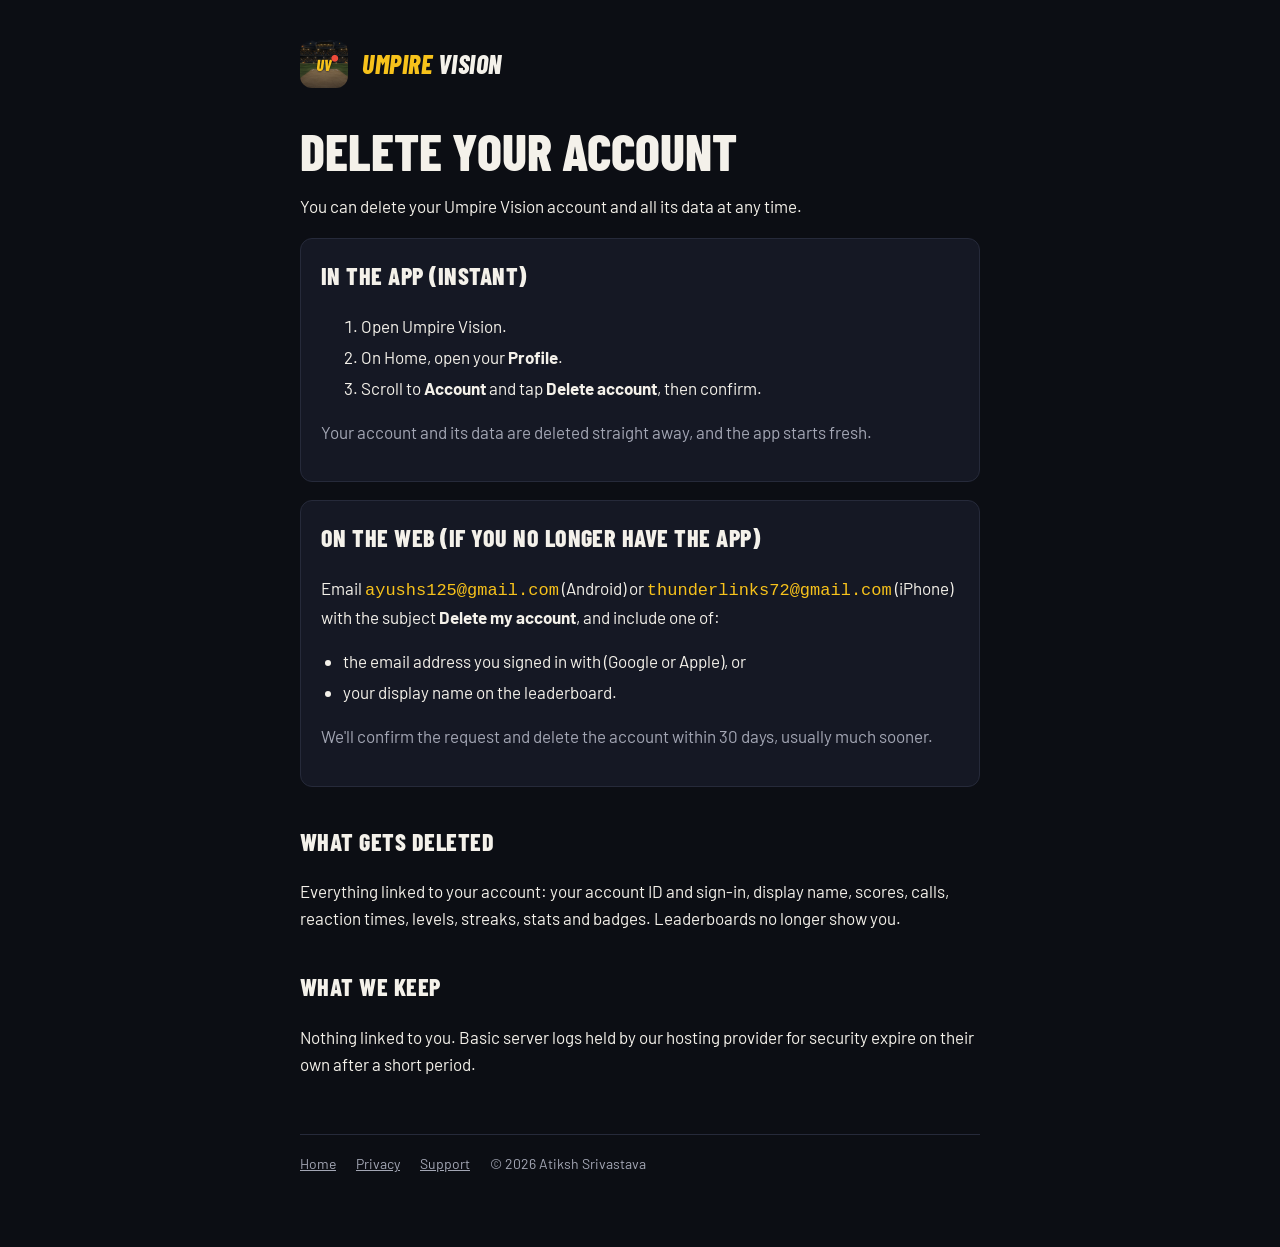
==== delete-account.html @ fac3908b "Umpire Vision privacy, support and account deletion pages Co-Authored-By: Claude Opus 5.5 <noreply@a" ====
<!doctype html>
<html lang="en">
<head>
<meta charset="utf-8">
<meta name="viewport" content="width=device-width, initial-scale=1, viewport-fit=cover">
<title>Delete Your Account · Umpire Vision</title>
<link rel="stylesheet" href="https://fonts.googleapis.com/css2?family=Barlow:wght@400;600&family=Barlow+Condensed:ital,wght@0,800;1,800&display=swap">
<link rel="stylesheet" href="style.css">
<link rel="icon" href="icon.png">
</head>
<body>
<div class="wrap">
  <header class="top"><img src="icon.png" alt=""><a class="brand" href="index.html">UMPIRE <span>VISION</span></a></header>

  <h1>Delete your account</h1>
  <p>You can delete your Umpire Vision account and all its data at any time.</p>

  <div class="card">
    <h2 style="margin-top:0">In the app (instant)</h2>
    <ol>
      <li>Open Umpire Vision.</li>
      <li>On Home, open your <strong>Profile</strong>.</li>
      <li>Scroll to <strong>Account</strong> and tap <strong>Delete account</strong>, then confirm.</li>
    </ol>
    <p class="muted">Your account and its data are deleted straight away, and the app starts fresh.</p>
  </div>

  <div class="card">
    <h2 style="margin-top:0">On the web (if you no longer have the app)</h2>
    <p>Email <span class="email">ayushs125@gmail.com</span> (Android) or <span class="email">thunderlinks72@gmail.com</span> (iPhone) with the subject <strong>Delete my account</strong>, and include one of:</p>
    <ul>
      <li>the email address you signed in with (Google or Apple), or</li>
      <li>your display name on the leaderboard.</li>
    </ul>
    <p class="muted">We'll confirm the request and delete the account within 30 days, usually much sooner.</p>
  </div>

  <h2>What gets deleted</h2>
  <p>Everything linked to your account: your account ID and sign-in, display name, scores, calls, reaction times, levels, streaks, stats and badges. Leaderboards no longer show you.</p>

  <h2>What we keep</h2>
  <p>Nothing linked to you. Basic server logs held by our hosting provider for security expire on their own after a short period.</p>

  <footer><a href="index.html">Home</a><a href="privacy.html">Privacy</a><a href="support.html">Support</a><span>© 2026 Atiksh Srivastava</span></footer>
</div>
</body>
</html>
---- style.css ----
/* Umpire Vision site: the game's navy and gold, Barlow Condensed for headings. */
:root {
  --bg: #0c0e14; --surface: #151824; --ink: #f4f1ea; --muted: #a3a6b4; --line: #262a3a;
  --gold: #f7c21b; --red: #ee4b3a;
  --display: "Barlow Condensed", "Arial Narrow", "Helvetica Neue", sans-serif;
  --body: "Barlow", "Helvetica Neue", Arial, sans-serif;
  color-scheme: dark;
}
* { box-sizing: border-box; }
body { margin: 0; background: var(--bg); color: var(--ink); font-family: var(--body); font-size: 17px; line-height: 1.6; }
.wrap { max-width: 720px; margin: 0 auto; padding: 40px max(20px, env(safe-area-inset-left)) 72px; }
header.top { display: flex; align-items: center; gap: 14px; margin-bottom: 36px; }
header.top img { width: 48px; height: 48px; border-radius: 12px; }
.brand { font-family: var(--display); font-weight: 800; font-style: italic; font-size: 26px; letter-spacing: .02em; color: var(--gold); text-decoration: none; }
.brand span { color: var(--ink); }
h1 { font-family: var(--display); font-weight: 800; font-size: clamp(36px, 7vw, 52px); line-height: 1; text-transform: uppercase; margin: 0 0 8px; }
h2 { font-family: var(--display); font-weight: 800; font-size: 24px; text-transform: uppercase; letter-spacing: .02em; margin: 36px 0 8px; }
p, li { color: var(--ink); }
.muted { color: var(--muted); }
a { color: var(--gold); }
ul { padding-left: 22px; }
li { margin: 4px 0; }
table { width: 100%; border-collapse: collapse; font-size: 15px; margin: 12px 0; }
th, td { text-align: left; vertical-align: top; padding: 10px 8px; border-bottom: 1px solid var(--line); }
th { font-family: var(--display); letter-spacing: .06em; text-transform: uppercase; font-size: 13px; color: var(--muted); }
.table { overflow-x: auto; }
.card { background: var(--surface); border: 1px solid var(--line); border-radius: 12px; padding: 18px 20px; margin: 18px 0; }
.email { font-family: ui-monospace, Menlo, monospace; color: var(--gold); }
footer { margin-top: 56px; padding-top: 18px; border-top: 1px solid var(--line); font-size: 14px; color: var(--muted); display: flex; flex-wrap: wrap; gap: 8px 20px; }
footer a { color: var(--muted); }
.hero { display: flex; flex-direction: column; gap: 16px; padding: 24px 0; }
.tag { font-family: var(--display); font-weight: 800; font-style: italic; font-size: 22px; letter-spacing: .08em; }
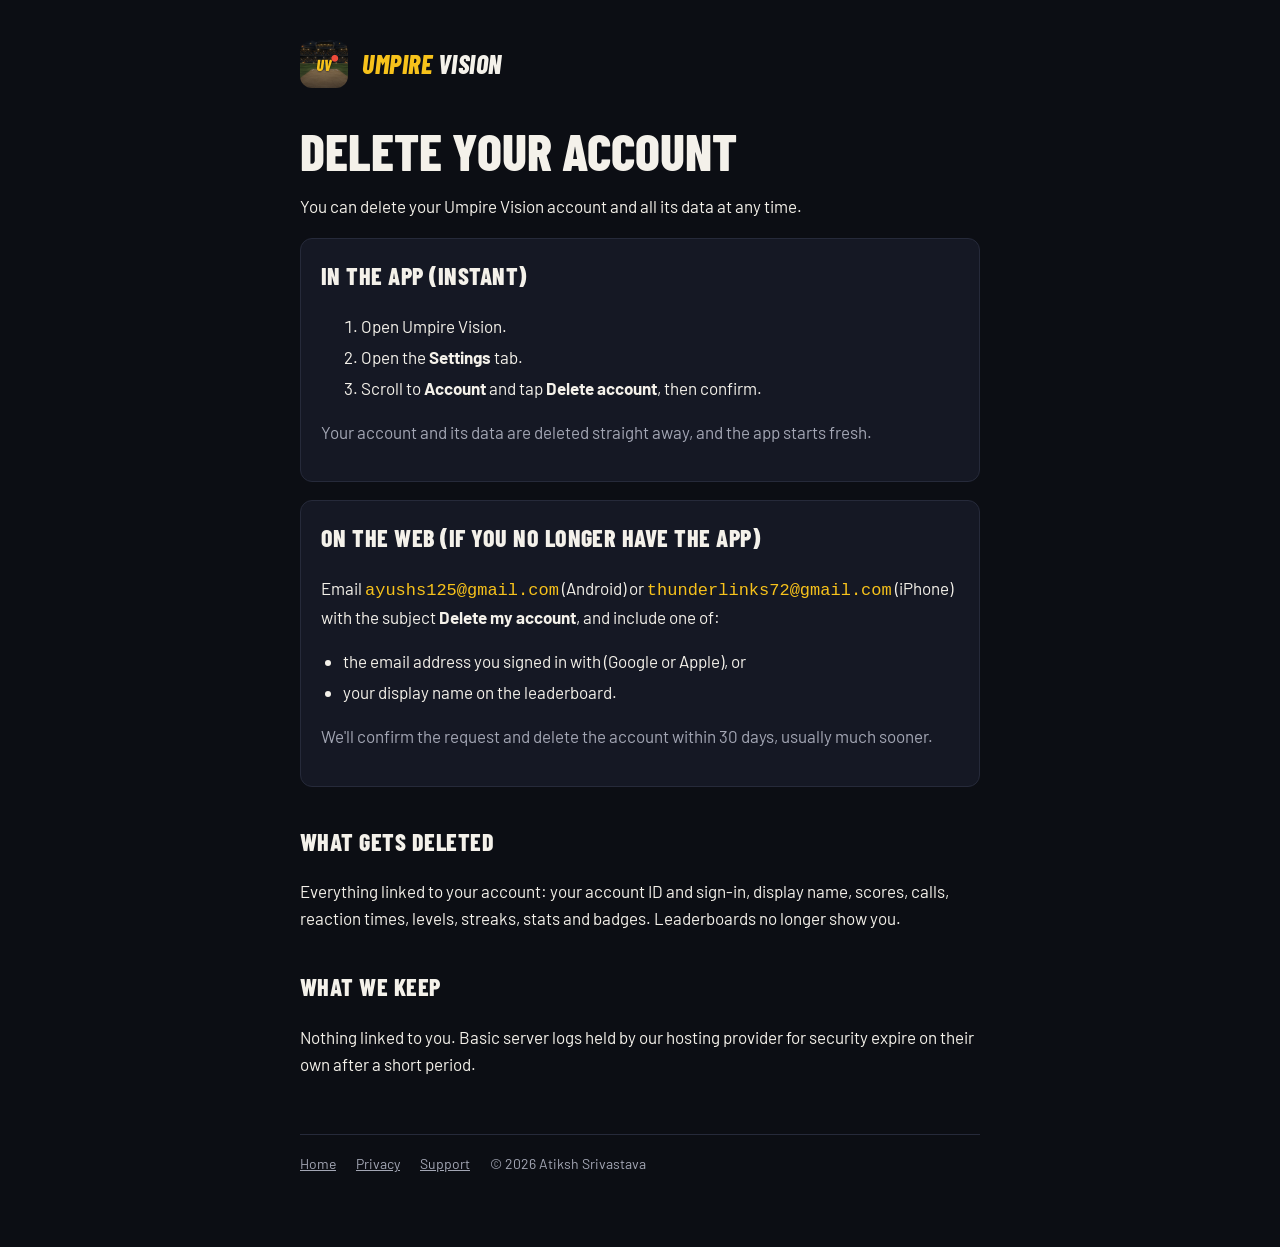
==== commit bf3f6763: "Privacy policy: share links (ChottuLink); account settings moved to Settings Co-Authored-By: Claude " ====
--- a/delete-account.html
+++ b/delete-account.html
@@ -19,7 +19,7 @@
     <h2 style="margin-top:0">In the app (instant)</h2>
     <ol>
       <li>Open Umpire Vision.</li>
-      <li>On Home, open your <strong>Profile</strong>.</li>
+      <li>Open the <strong>Settings</strong> tab.</li>
       <li>Scroll to <strong>Account</strong> and tap <strong>Delete account</strong>, then confirm.</li>
     </ol>
     <p class="muted">Your account and its data are deleted straight away, and the app starts fresh.</p>
